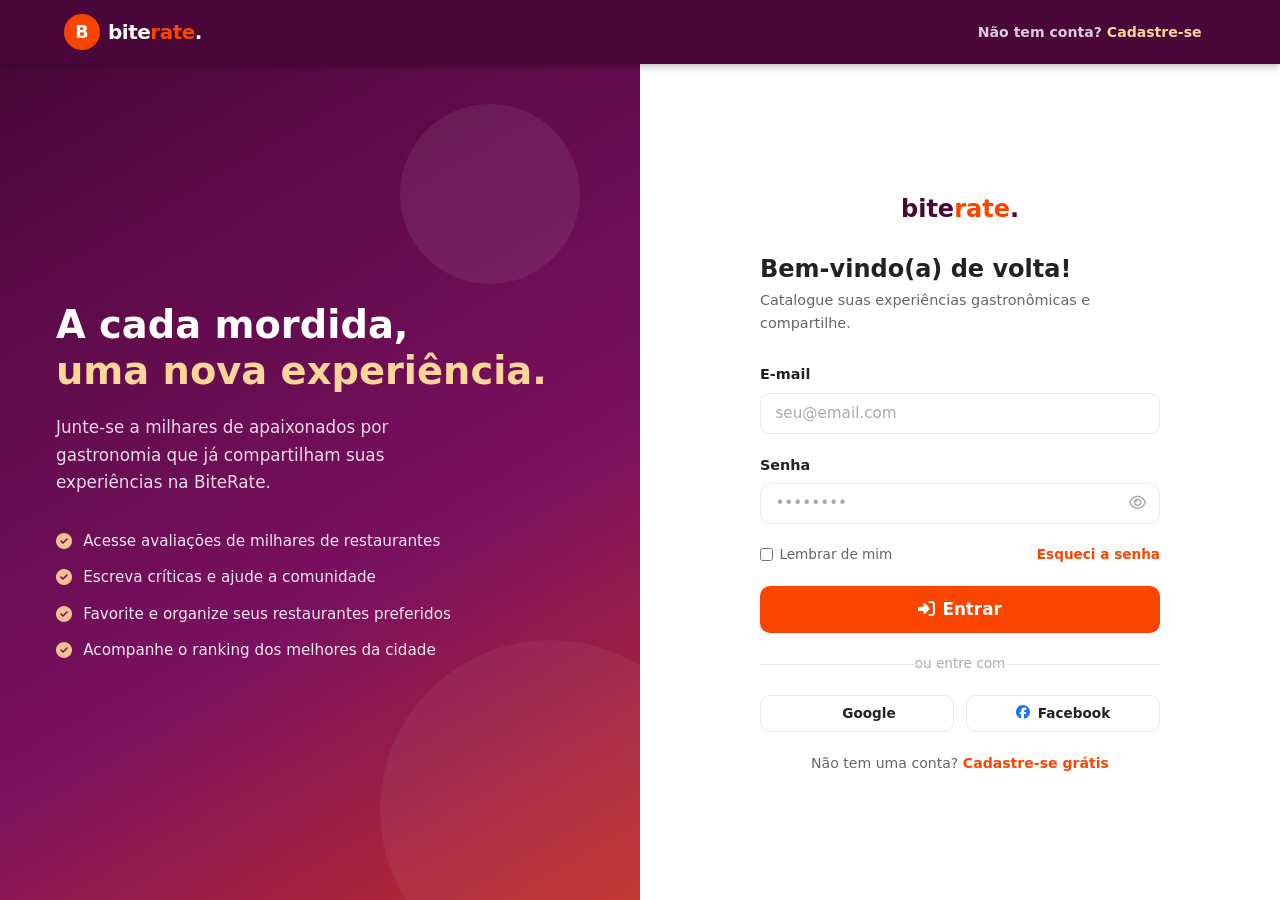
==== biterate_frontend/pages/avaliar.html @ 992c31a3 "feat: adiciona logout, edição e exclusão de avaliações" ====
<!DOCTYPE html>
<html lang="pt-BR">
<head>
  <meta charset="UTF-8">
  <meta name="viewport" content="width=device-width, initial-scale=1.0">
  <title>Avaliar restaurante — BiteRate</title>
  <link rel="stylesheet" href="../css/style.css">
  <link rel="stylesheet" href="https://cdnjs.cloudflare.com/ajax/libs/font-awesome/6.5.0/css/all.min.css">
  <style>
    body { background: var(--gray-100); min-height: 100vh; display: flex; flex-direction: column; }
    main { flex: 1; padding: 2.5rem 0 3.5rem; }

    .review-form-wrap {
      max-width: 680px; margin: 0 auto;
      background: var(--white); border-radius: var(--radius-lg);
      box-shadow: var(--shadow); overflow: hidden;
    }
    .form-header {
      background: linear-gradient(135deg, var(--purple) 0%, #7a1060 100%);
      color: var(--white); padding: 1.75rem 2rem;
    }
    .form-header h1 { font-size: 1.4rem; font-weight: 800; margin-bottom: .25rem; }
    .form-header p { font-size: .88rem; opacity: .8; }

    .form-body { padding: 2rem; }

    /* Restaurant selector card */
    .restaurant-selector {
      border: 2px solid var(--gray-200); border-radius: var(--radius-lg);
      padding: 1rem 1.25rem; margin-bottom: 1.5rem; cursor: pointer;
      transition: border-color var(--transition), box-shadow var(--transition);
      display: flex; align-items: center; gap: 1rem;
      position: relative;
    }
    .restaurant-selector:hover { border-color: var(--orange); box-shadow: 0 0 0 3px rgba(249,69,0,.08); }
    .restaurant-selector.selected { border-color: var(--orange); }
    .rest-thumb {
      width: 56px; height: 56px; border-radius: var(--radius);
      background: linear-gradient(135deg, var(--cream), #f0c870);
      display: flex; align-items: center; justify-content: center; font-size: 1.6rem; flex-shrink: 0;
    }
    .rest-info { flex: 1; }
    .rest-name { font-weight: 700; font-size: 1rem; color: var(--gray-800); }
    .rest-meta { font-size: .82rem; color: var(--gray-600); margin-top: .15rem; }
    .change-btn {
      font-size: .8rem; color: var(--orange); font-weight: 600;
      background: none; border: none; cursor: pointer; padding: 0;
      flex-shrink: 0;
    }
    .change-btn:hover { text-decoration: underline; }

    /* Restaurant search dropdown */
    .rest-search-wrap { position: relative; margin-bottom: 1.5rem; }
    .rest-search-input { padding-left: 2.5rem !important; }
    .rest-search-icon { position: absolute; left: .85rem; top: 50%; transform: translateY(-50%); color: var(--gray-400); }
    .rest-dropdown {
      position: absolute; top: calc(100% + .25rem); left: 0; right: 0;
      background: var(--white); border: 1.5px solid var(--gray-200);
      border-radius: var(--radius); box-shadow: var(--shadow-hover);
      z-index: 100; display: none; max-height: 220px; overflow-y: auto;
    }
    .rest-dropdown.show { display: block; }
    .rest-option {
      display: flex; align-items: center; gap: .75rem; padding: .75rem 1rem;
      cursor: pointer; transition: background var(--transition);
    }
    .rest-option:hover { background: var(--gray-100); }
    .rest-option .opt-emoji { font-size: 1.2rem; }
    .rest-option .opt-name { font-weight: 600; font-size: .9rem; }
    .rest-option .opt-cat { font-size: .78rem; color: var(--gray-400); }

    /* Star rating big */
    .star-rating-section { text-align: center; margin-bottom: 2rem; }
    .star-rating-section h3 { font-size: 1rem; font-weight: 700; color: var(--gray-700); margin-bottom: 1rem; }
    .star-rating-section .star-input { justify-content: center; }
    .star-rating-section .star-input label { font-size: 2.8rem; }
    .star-label {
      margin-top: .5rem; font-size: 1rem; font-weight: 700;
      color: var(--orange); min-height: 1.5rem; transition: all var(--transition);
    }

    /* Aspect ratings */
    .aspects-grid {
      display: grid; grid-template-columns: repeat(3,1fr); gap: 1rem; margin-bottom: 1.75rem;
    }
    .aspect-item { text-align: center; }
    .aspect-item label { display: block; font-size: .82rem; font-weight: 600; color: var(--gray-600); margin-bottom: .4rem; }
    .aspect-item .mini-stars { display: flex; justify-content: center; gap: 2px; }
    .aspect-item .mini-stars i { font-size: 1.1rem; color: var(--gray-200); cursor: pointer; transition: color var(--transition); }
    .aspect-item .mini-stars i.active { color: var(--orange); }

    /* Visit info */
    .visit-info { display: grid; grid-template-columns: 1fr 1fr; gap: 1rem; margin-bottom: 1.5rem; }

    /* Character counter */
    .textarea-wrap { position: relative; }
    .char-count {
      position: absolute; bottom: .5rem; right: .75rem;
      font-size: .75rem; color: var(--gray-400);
    }
    .char-count.warn { color: #f97316; }
    .char-count.danger { color: #ef4444; }

    /* Photo upload */
    .photo-section { margin-bottom: 1.5rem; }
    .photo-section h4 { font-size: .95rem; font-weight: 700; margin-bottom: .75rem; color: var(--gray-700); }
    .photo-grid { display: grid; grid-template-columns: repeat(4,1fr); gap: .6rem; }
    .photo-slot {
      aspect-ratio: 1; border: 2px dashed var(--gray-200); border-radius: var(--radius);
      display: flex; flex-direction: column; align-items: center; justify-content: center;
      cursor: pointer; color: var(--gray-400); font-size: 1.3rem;
      transition: all var(--transition); background: var(--gray-100);
      position: relative; overflow: hidden;
    }
    .photo-slot:hover { border-color: var(--orange); color: var(--orange); background: rgba(249,69,0,.04); }
    .photo-slot span { font-size: .72rem; margin-top: .3rem; font-weight: 600; }
    .photo-slot .photo-preview {
      position: absolute; inset: 0; display: flex; align-items: center; justify-content: center; font-size: 2rem;
    }
    .photo-slot .remove-photo {
      position: absolute; top: .2rem; right: .2rem;
      width: 18px; height: 18px; border-radius: 50%;
      background: rgba(0,0,0,.55); color: #fff;
      font-size: .6rem; display: none; align-items: center; justify-content: center;
      border: none; cursor: pointer;
    }
    .photo-slot:hover .remove-photo { display: flex; }

    /* Tip box */
    .tip-box {
      background: rgba(249,69,0,.06); border-left: 3px solid var(--orange);
      border-radius: 0 var(--radius) var(--radius) 0; padding: .85rem 1.1rem;
      margin-bottom: 1.5rem; font-size: .85rem; color: var(--gray-700); line-height: 1.55;
    }
    .tip-box strong { color: var(--orange); }

    .form-actions { display: flex; gap: .75rem; justify-content: flex-end; }

    @media(max-width:600px) {
      .form-body { padding: 1.25rem; }
      .aspects-grid { grid-template-columns: repeat(3,1fr); gap: .6rem; }
      .visit-info { grid-template-columns: 1fr; }
      .photo-grid { grid-template-columns: repeat(3,1fr); }
      .form-actions { flex-direction: column; }
      .form-actions .btn { width: 100%; justify-content: center; }
    }
  </style>
</head>
<body>
<nav class="navbar">
  <div class="navbar-inner">
    <a class="navbar-logo" href="../index.html">
      <div class="logo-mark">B</div>
            <span class="logo-text">bite<span>rate</span>.</span>
    </a>
    <div class="navbar-actions" style="margin-left:auto;">
      <div class="nav-avatar" title="Meu perfil" onclick="window.location.href='perfil.html'">F</div>
    </div>
  </div>
</nav>

<main>
  <div class="container">
    <!-- Breadcrumb -->
    <nav aria-label="Caminho" style="font-size:.82rem;color:var(--gray-600);margin-bottom:1.5rem;display:flex;align-items:center;gap:.4rem;">
      <a href="../index.html" style="color:var(--orange);">Início</a>
      <i class="fa-solid fa-chevron-right" style="font-size:.65rem;"></i>
      <a href="restaurante.html" style="color:var(--orange);" id="breadcrumbRest" href="#">Restaurante</a>
      <i class="fa-solid fa-chevron-right" style="font-size:.65rem;"></i>
      <span>Avaliar</span>
    </nav>

    <div class="review-form-wrap">
      <div class="form-header">
        <h1><i class="fa-solid fa-pen-to-square"></i> Como foi sua experiência em...</h1>
        <p>Sua avaliação ajuda outras pessoas a escolherem melhor onde comer.</p>
      </div>

      <div class="form-body">
        <!-- Restaurant display / selector -->
        <div id="restaurantDisplay" class="restaurant-selector" style="display:none;">
          <div class="rest-thumb" id="restThumb">🍽️</div>
          <div class="rest-info">
            <div class="rest-name" id="restNome">—</div>
            <div class="rest-meta" id="restMeta"></div>
          </div>
          <button class="change-btn" onclick="showRestSearch()" type="button">Trocar</button>
        </div>

        <!-- Restaurant search (hidden by default) -->
        <div id="restSearchWrap" class="rest-search-wrap" style="display:none;">
          <i class="fa-solid fa-magnifying-glass rest-search-icon"></i>
          <input type="text" class="form-control rest-search-input" id="restSearch"
                 placeholder="Buscar restaurante..." oninput="searchRestaurants(this.value)"
                 autocomplete="off">
          <div class="rest-dropdown" id="restDropdown"></div>
        </div>

        <form id="reviewForm" novalidate onsubmit="submitReview(event)">

          <!-- Overall star rating -->
          <div class="star-rating-section">
            <h3>Nota geral <span style="color:var(--orange);">*</span></h3>
            <div class="star-input" id="starInput" role="radiogroup" aria-label="Selecionar nota de 1 a 5 estrelas">
              <input type="radio" name="rating" id="s5" value="5"><label for="s5" title="Excelente">★</label>
              <input type="radio" name="rating" id="s4" value="4"><label for="s4" title="Muito bom">★</label>
              <input type="radio" name="rating" id="s3" value="3"><label for="s3" title="Bom">★</label>
              <input type="radio" name="rating" id="s2" value="2"><label for="s2" title="Regular">★</label>
              <input type="radio" name="rating" id="s1" value="1"><label for="s1" title="Ruim">★</label>
            </div>
            <div class="star-label" id="starLabel">Selecione uma nota</div>
          </div>

          <!-- Aspect ratings -->
          <div class="aspects-grid">
            <div class="aspect-item">
              <label>Comida</label>
              <div class="mini-stars" id="comidaStars" data-aspect="comida" onclick="rateAspect(this)">
                <i class="fa-solid fa-star" data-val="1"></i>
                <i class="fa-solid fa-star" data-val="2"></i>
                <i class="fa-solid fa-star" data-val="3"></i>
                <i class="fa-solid fa-star" data-val="4"></i>
                <i class="fa-solid fa-star" data-val="5"></i>
              </div>
            </div>
            <div class="aspect-item">
              <label>Atendimento</label>
              <div class="mini-stars" id="atendimentoStars" data-aspect="atendimento" onclick="rateAspect(this)">
                <i class="fa-solid fa-star" data-val="1"></i>
                <i class="fa-solid fa-star" data-val="2"></i>
                <i class="fa-solid fa-star" data-val="3"></i>
                <i class="fa-solid fa-star" data-val="4"></i>
                <i class="fa-solid fa-star" data-val="5"></i>
              </div>
            </div>
            <div class="aspect-item">
              <label>Ambiente</label>
              <div class="mini-stars" id="ambienteStars" data-aspect="ambiente" onclick="rateAspect(this)">
                <i class="fa-solid fa-star" data-val="1"></i>
                <i class="fa-solid fa-star" data-val="2"></i>
                <i class="fa-solid fa-star" data-val="3"></i>
                <i class="fa-solid fa-star" data-val="4"></i>
                <i class="fa-solid fa-star" data-val="5"></i>
              </div>
            </div>
          </div>

          <!-- Visit info -->
          <div class="visit-info">
            <div class="form-group" style="margin-bottom:0;">
              <label class="form-label" for="visitDate">Data da visita</label>
              <input class="form-control" type="date" id="visitDate" name="visitDate"
                     max="" required>
              <span class="form-error">Informe a data da visita.</span>
            </div>
            <div class="form-group" style="margin-bottom:0;">
              <label class="form-label" for="visitType">Tipo de visita</label>
              <select class="form-control" id="visitType" name="visitType">
                <option value="">Selecione...</option>
                <option value="sozinho">A sós</option>
                <option value="casal">Casal</option>
                <option value="familia">Família</option>
                <option value="amigos">Amigos</option>
                <option value="negocios">Negócios</option>
              </select>
            </div>
          </div>

          <!-- Title -->
          <div class="form-group mt-2">
            <label class="form-label" for="reviewTitle">Título da avaliação <span style="color:var(--orange);">*</span></label>
            <input class="form-control" type="text" id="reviewTitle" name="titulo"
                   placeholder="Ex: Experiência incrível, voltarei sempre!" required maxlength="100"
                   oninput="updateTitleCount(this)">
            <div style="display:flex;justify-content:space-between;">
              <span class="form-error">Informe um título para sua avaliação.</span>
              <span id="titleCount" style="font-size:.75rem;color:var(--gray-400);margin-top:.2rem;">0/100</span>
            </div>
          </div>

          <!-- Comment -->
          <div class="form-group">
            <label class="form-label" for="reviewComment">Sua avaliação <span style="color:var(--orange);">*</span></label>
            <div class="textarea-wrap">
              <textarea class="form-control" id="reviewComment" name="comentario" rows="5"
                        placeholder="Descreva sua experiência: comida, atendimento, ambiente, preço..." required minlength="30" maxlength="1000"
                        oninput="updateCharCount(this)"></textarea>
              <span class="char-count" id="charCount">0/1000</span>
            </div>
            <span class="form-error">A avaliação deve ter pelo menos 30 caracteres.</span>
          </div>

          <!-- Tip box -->
          <div class="tip-box">
            <strong>Dica:</strong> Avaliações detalhadas são mais úteis para a comunidade. Tente mencionar pratos específicos, qualidade do atendimento e se voltaria ao local.
          </div>

          <!-- Photos -->
          <div class="photo-section">
            <h4><i class="fa-solid fa-camera" style="color:var(--orange);"></i> Adicionar fotos <span style="font-size:.8rem;font-weight:400;color:var(--gray-400);">(opcional)</span></h4>
            <div class="photo-grid" id="photoGrid">
              <div class="photo-slot" onclick="addPhoto(this)" title="Adicionar foto">
                <i class="fa-solid fa-plus"></i>
                <span>Foto</span>
              </div>
              <div class="photo-slot" onclick="addPhoto(this)" title="Adicionar foto">
                <i class="fa-solid fa-plus"></i>
                <span>Foto</span>
              </div>
              <div class="photo-slot" onclick="addPhoto(this)" title="Adicionar foto">
                <i class="fa-solid fa-plus"></i>
                <span>Foto</span>
              </div>
              <div class="photo-slot" onclick="addPhoto(this)" title="Adicionar foto">
                <i class="fa-solid fa-plus"></i>
                <span>Foto</span>
              </div>
            </div>
          </div>

          <!-- Actions -->
          <div class="form-actions">
            <a href="restaurante.html" class="btn btn-outline">
              <i class="fa-solid fa-arrow-left"></i> Cancelar
            </a>
            <button type="submit" class="btn btn-primary btn-lg" id="submitBtn">
              <i class="fa-solid fa-paper-plane"></i> Publicar avaliação
            </button>
          </div>
        </form>
      </div>
    </div>
  </div>
</main>

<div class="toast-container" id="toastContainer" aria-live="polite"></div>

<script src="../js/api.js"></script>
<script>
  // ── Estado ────────────────────────────────────────────────
  const starLabels = ['', 'Ruim 😞', 'Regular 😐', 'Bom 🙂', 'Muito bom 😊', 'Excelente! 🤩'];
  const _rid = new URLSearchParams(window.location.search).get('restauranteId')
    || sessionStorage.getItem('avaliarRestauranteId');
  const restauranteIdParam = _rid;
  let selectedRestauranteId = _rid ? parseInt(_rid) : null;
  let searchDebounce;

  // Modo edição
  const _editData = JSON.parse(sessionStorage.getItem('editAvaliacao') || 'null');
  const editMode = !!_editData;

  // ── Init ──────────────────────────────────────────────────
  document.addEventListener('DOMContentLoaded', async () => {
    requireAuth();
    initNavbar();

    document.getElementById('visitDate').max = new Date().toISOString().split('T')[0];
    document.getElementById('visitDate').value = new Date().toISOString().split('T')[0];

    if (editMode) {
      // Ajusta cabeçalho e botão
      document.querySelector('.form-header h1').innerHTML = '<i class="fa-solid fa-pen-to-square"></i> Editar sua avaliação';
      document.getElementById('submitBtn').innerHTML = '<i class="fa-solid fa-check"></i> Salvar alterações';

      // Pré-carrega restaurante (não permite trocar)
      try {
        const r = await getRestaurante(_editData.restauranteId);
        selectedRestauranteId = r.id;
        document.getElementById('restNome').textContent = r.nome;
        document.getElementById('restMeta').innerHTML = `<i class="fa-solid fa-location-dot"></i> ${r.bairro||''}, ${r.cidade||''} &nbsp;·&nbsp; ${r.categoria||''}`;
        document.getElementById('restThumb').textContent = categoriaEmoji(r.categoria);
        document.getElementById('restaurantDisplay').style.display = 'flex';
        document.getElementById('restSearchWrap').style.display = 'none';
        // Esconde o botão "Trocar" no modo de edição
        const changeBtn = document.querySelector('.change-btn');
        if (changeBtn) changeBtn.style.display = 'none';
      } catch {}

      // Pré-preenche nota geral
      const notaRadio = document.querySelector(`#starInput input[value="${_editData.nota}"]`);
      if (notaRadio) { notaRadio.checked = true; document.getElementById('starLabel').textContent = starLabels[_editData.nota]; }

      // Pré-preenche aspectos
      function preencheAspecto(containerId, val) {
        if (!val) return;
        document.querySelectorAll(`#${containerId} i`).forEach((star, i) => {
          star.classList.toggle('active', i < val);
        });
      }
      preencheAspecto('comidaStars', _editData.notaComida);
      preencheAspecto('atendimentoStars', _editData.notaAtendimento);
      preencheAspecto('ambienteStars', _editData.notaAmbiente);

      // Pré-preenche campos de texto
      document.getElementById('reviewTitle').value = _editData.titulo || '';
      document.getElementById('reviewComment').value = _editData.comentario || '';
      document.getElementById('titleCount').textContent = (_editData.titulo||'').length + '/100';
      updateCharCount(document.getElementById('reviewComment'));

      // Data e tipo de visita
      if (_editData.dataVisita) document.getElementById('visitDate').value = _editData.dataVisita;
      if (_editData.tipoVisita) document.getElementById('visitType').value = _editData.tipoVisita;

    } else if (restauranteIdParam) {
      try {
        const r = await getRestaurante(restauranteIdParam);
        selectRestaurante(r);
      } catch {
        showRestSearch();
      }
    } else {
      showRestSearch();
    }

  });

  // ── Stars ─────────────────────────────────────────────────
  document.querySelectorAll('#starInput input').forEach(input => {
    input.addEventListener('change', () => {
      document.getElementById('starLabel').textContent = starLabels[parseInt(input.value)];
      document.getElementById('starLabel').style.color = '';
    });
  });

  function rateAspect(container) {
    const clicked = event.target.closest('[data-val]');
    if (!clicked) return;
    const val = parseInt(clicked.dataset.val);
    container.querySelectorAll('i').forEach((star, i) => {
      star.classList.toggle('active', i < val);
    });
  }

  function updateCharCount(el) {
    const n = el.value.length;
    const counter = document.getElementById('charCount');
    counter.textContent = n + '/1000';
    counter.className = 'char-count' + (n > 900 ? ' danger' : n > 800 ? ' warn' : '');
  }
  function updateTitleCount(el) {
    document.getElementById('titleCount').textContent = el.value.length + '/100';
  }

  // ── Busca de restaurante ──────────────────────────────────
  let restSearchActive = false;

  function showRestSearch() {
    document.getElementById('restaurantDisplay').style.display = 'none';
    document.getElementById('restSearchWrap').style.display = 'block';
    document.getElementById('restSearch').focus();
    restSearchActive = true;
  }

  function renderDropdown(items, dropdown) {
    dropdown.innerHTML = items.length
      ? items.map(r => `
          <div class="rest-option" onclick="selectRestaurante(${JSON.stringify(r).replace(/"/g,'&quot;')})">
            <span class="opt-emoji">${categoriaEmoji(r.categoria)}</span>
            <div>
              <div class="opt-name">${r.nome}</div>
              <div class="opt-cat">${r.categoria||''} · ${r.bairro||r.cidade||''}</div>
            </div>
          </div>`).join('')
      : '<div style="padding:.75rem 1rem;color:var(--gray-400);font-size:.85rem;">Nenhum resultado.</div>';
    dropdown.classList.add('show');
  }

  async function searchRestaurants(q) {
    const dropdown = document.getElementById('restDropdown');
    if (!q || q.length < 2) {
      // sem texto: mostra todos
      const data = await buscarRestaurantes({ size: 20, ordenacao: 'nota' }).catch(() => null);
      if (data) renderDropdown(data.content ?? data, dropdown);
      return;
    }
    clearTimeout(searchDebounce);
    searchDebounce = setTimeout(async () => {
      try {
        const data = await buscarRestaurantes({ termo: q, size: 8 });
        renderDropdown(data.content ?? data, dropdown);
      } catch {}
    }, 350);
  }

  function selectRestaurante(r) {
    selectedRestauranteId = r.id;
    document.getElementById('restNome').textContent = r.nome;
    document.getElementById('restMeta').innerHTML = `<i class="fa-solid fa-location-dot"></i> ${r.bairro||''}, ${r.cidade||''} &nbsp;·&nbsp; ${r.categoria||''}`;
    document.getElementById('restThumb').textContent = categoriaEmoji(r.categoria);
    document.getElementById('restSearchWrap').style.display = 'none';
    document.getElementById('restaurantDisplay').style.display = 'flex';
    document.getElementById('restDropdown').innerHTML = '';
    document.getElementById('restDropdown').classList.remove('show');
    document.getElementById('restSearch').value = '';
    restSearchActive = false;

    const breadcrumb = document.getElementById('breadcrumbRest');
    if (breadcrumb) { breadcrumb.textContent = r.nome; breadcrumb.href = `restaurante.html?id=${r.id}`; }
  }

  // ── Fotos ─────────────────────────────────────────────────
  let photoCount = 0;
  function addPhoto(slot) {
    if (photoCount >= 4) { showToast('Máximo de 4 fotos por avaliação.', 'info'); return; }
    const input = document.createElement('input');
    input.type = 'file'; input.accept = 'image/*'; input.style.display = 'none';
    input.addEventListener('change', function() {
      if (!this.files || !this.files[0]) return;
      const reader = new FileReader();
      reader.onload = (ev) => {
        slot.innerHTML = `
          <img src="${ev.target.result}" alt="Foto" style="position:absolute;inset:0;width:100%;height:100%;object-fit:cover;border-radius:var(--radius);">
          <button class="remove-photo" onclick="removePhoto(this.parentElement, event)"><i class="fa-solid fa-times"></i></button>`;
        slot.appendChild(input);
        slot.style.border = '2px solid var(--orange)';
        slot.onclick = null;
        photoCount++;
      };
      reader.readAsDataURL(this.files[0]);
    });
    document.body.appendChild(input);
    input.click();
  }

  function removePhoto(slot, e) {
    e.stopPropagation();
    slot.innerHTML = '<i class="fa-solid fa-plus"></i><span>Foto</span>';
    slot.style.border = '';
    slot.onclick = function() { addPhoto(slot); };
    photoCount--;
  }

  // ── Submit ────────────────────────────────────────────────
  async function submitReview(e) {
    e.preventDefault();
    const form = e.target;

    if (!selectedRestauranteId) {
      showToast('Selecione um restaurante.', 'error');
      showRestSearch();
      return;
    }

    const ratingEl = document.querySelector('#starInput input:checked');
    if (!ratingEl) {
      document.getElementById('starLabel').textContent = '⚠️ Selecione uma nota para continuar';
      document.getElementById('starLabel').style.color = '#ef4444';
      showToast('Selecione uma nota.', 'error');
      return;
    }

    const title = document.getElementById('reviewTitle');
    const comment = document.getElementById('reviewComment');
    let valid = true;
    form.querySelectorAll('.form-control').forEach(el => el.classList.remove('invalid'));

    if (!title.value.trim()) { title.classList.add('invalid'); valid = false; }
    if (comment.value.trim().length < 30) { comment.classList.add('invalid'); valid = false; }
    if (!valid) { showToast('Preencha todos os campos obrigatórios.', 'error'); return; }

    // Collect aspect ratings
    function getAspectRating(containerId) {
      const actives = document.querySelectorAll(`#${containerId} i.active`);
      return actives.length || null;
    }

    const visitType = document.getElementById('visitType').value;
    const visitDate = document.getElementById('visitDate').value;

    const payload = {
      restauranteId: selectedRestauranteId,
      nota: parseInt(ratingEl.value),
      notaComida: getAspectRating('comidaStars'),
      notaAtendimento: getAspectRating('atendimentoStars'),
      notaAmbiente: getAspectRating('ambienteStars'),
      titulo: title.value.trim(),
      comentario: comment.value.trim(),
      tipoVisita: visitType || null,
      dataVisita: visitDate || null,
    };

    const btn = form.querySelector('button[type="submit"]');
    btn.disabled = true;
    btn.innerHTML = '<i class="fa-solid fa-spinner fa-spin"></i> Enviando...';

    try {
      if (editMode) {
        await editarAvaliacao(_editData.id, payload);
        sessionStorage.removeItem('editAvaliacao');
        showToast('Avaliação atualizada! ✅', 'success');
        setTimeout(() => { window.location.href = 'perfil.html'; }, 1500);
      } else {
        await criarAvaliacao(payload);
        showToast('Avaliação enviada! ✅', 'success');
        sessionStorage.setItem('restauranteId', selectedRestauranteId);
        setTimeout(() => { window.location.href = 'restaurante.html'; }, 1500);
      }
    } catch (err) {
      showToast(err.message || 'Erro ao enviar avaliação.', 'error');
      btn.disabled = false;
      btn.innerHTML = editMode
        ? '<i class="fa-solid fa-check"></i> Salvar alterações'
        : '<i class="fa-solid fa-paper-plane"></i> Publicar avaliação';
    }
  }

  // ── Helpers ───────────────────────────────────────────────
  function categoriaEmoji(cat) {
    const map = {'Italiano':'🍝','Japonês':'🍣','Pizzaria':'🍕','Churrascaria':'🥩','Café':'☕','Vegetariano':'🥗','Americano':'🍔','Mexicano':'🌮','Frutos do Mar':'🦞','Chinês':'🥡'};
    return map[cat] || '🍽️';
  }

  function showToast(msg, type) {
    const t = document.createElement('div');
    t.className = 'toast ' + type;
    const icons = {success:'fa-circle-check',error:'fa-circle-xmark',info:'fa-circle-info'};
    t.innerHTML = `<i class="fa-solid ${icons[type]||'fa-circle-info'}"></i> ${msg}`;
    document.getElementById('toastContainer').appendChild(t);
    setTimeout(() => t.remove(), 3500);
  }
</script>
</body>
</html>
---- biterate_frontend/css/style.css ----
/* ============================================================
   BITERATE — Global Stylesheet
   Paleta: #f94500 (laranja), #4a073a (roxo), #ffd698 (creme)
   ============================================================ */
/* ─── RESET & BASE ─── */
*, *::before, *::after { box-sizing: border-box; margin: 0; padding: 0; }

:root {
  --orange:  #f94500;
  --purple:  #4a073a;
  --cream:   #ffd698;
  --cream-light: #fff8ee;
  --white:   #ffffff;
  --gray-100:#f5f5f5;
  --gray-200:#e8e8e8;
  --gray-400:#aaaaaa;
  --gray-600:#666666;
  --gray-800:#222222;
  --star-on: #f94500;
  --star-off:#ddd;
  --radius:  10px;
  --radius-lg:18px;
  --shadow:  0 2px 12px rgba(74,7,58,.10);
  --shadow-hover: 0 6px 24px rgba(74,7,58,.18);
  --font: 'Segoe UI', system-ui, -apple-system, sans-serif;
  --transition: .2s ease;
}

html { scroll-behavior: smooth; }

body {
  font-family: var(--font);
  font-size: 16px;
  line-height: 1.6;
  color: var(--gray-800);
  background: var(--white);
}

a { color: inherit; text-decoration: none; }
img { display: block; max-width: 100%; }
ul { list-style: none; }
button { cursor: pointer; font-family: inherit; border: none; }
input, textarea, select { font-family: inherit; }

/* ─── TIPOGRAFIA ─── */
h1 { font-size: clamp(1.8rem, 4vw, 2.8rem); font-weight: 800; line-height: 1.15; }
h2 { font-size: clamp(1.3rem, 2.5vw, 1.8rem); font-weight: 700; }
h3 { font-size: 1.15rem; font-weight: 700; }
h4 { font-size: 1rem; font-weight: 600; }

.section-title {
  font-size: 1.3rem;
  font-weight: 700;
  color: var(--orange);
  margin-bottom: 1.5rem;
}

/* ─── LAYOUT ─── */
.container {
  max-width: 1200px;
  margin: 0 auto;
  padding: 0 1.5rem;
}
.section { padding: 3.5rem 0; }

/* ─── BOTÕES ─── */
.btn {
  display: inline-flex;
  align-items: center;
  gap: .45rem;
  padding: .65rem 1.5rem;
  border-radius: var(--radius);
  font-size: .95rem;
  font-weight: 600;
  transition: background var(--transition), transform var(--transition), box-shadow var(--transition);
}
.btn:hover { transform: translateY(-1px); box-shadow: 0 4px 14px rgba(0,0,0,.15); }
.btn:active { transform: translateY(0); }

.btn-primary {
  background: var(--orange);
  color: var(--white);
}
.btn-primary:hover { background: #d93c00; }

.btn-secondary {
  background: transparent;
  color: var(--white);
  border: 2px solid var(--white);
}
.btn-secondary:hover { background: rgba(255,255,255,.15); }

.btn-outline {
  background: transparent;
  color: var(--purple);
  border: 2px solid var(--purple);
}
.btn-outline:hover { background: var(--purple); color: var(--white); }

.btn-sm { padding: .4rem 1rem; font-size: .85rem; }
.btn-lg { padding: .85rem 2rem; font-size: 1.05rem; }
.btn-block { width: 100%; justify-content: center; }

/* ─── NAVBAR ─── */
.navbar {
  background: var(--purple);
  position: sticky;
  top: 0;
  z-index: 1000;
  box-shadow: 0 2px 8px rgba(0,0,0,.3);
}
.navbar-inner {
  display: flex;
  align-items: center;
  gap: 1rem;
  height: 64px;
  padding: 0 1.5rem;
  max-width: 1200px;
  margin: 0 auto;
}

/* Logo */
.navbar-logo {
  display: flex;
  align-items: center;
  gap: .5rem;
  flex-shrink: 0;
  text-decoration: none;
}
.navbar-logo .logo-mark {
  width: 36px; height: 36px;
  background: var(--orange);
  border-radius: 50%;
  display: flex; align-items: center; justify-content: center;
  font-weight: 900; font-size: 1.1rem; color: var(--white);
}
.navbar-logo .logo-text {
  font-size: 1.25rem;
  font-weight: 900;
  color: var(--white);
  letter-spacing: -.5px;
}
.navbar-logo .logo-text span { color: var(--orange); }

/* Barra de pesquisa */
.navbar-search {
  flex: 1;
  max-width: 480px;
  margin: 0 auto;
  position: relative;
}
.navbar-search input {
  width: 100%;
  padding: .5rem 1rem .5rem 2.6rem;
  border-radius: 24px;
  border: none;
  background: rgba(255,255,255,.12);
  color: var(--white);
  font-size: .9rem;
  outline: none;
  transition: background var(--transition);
}
.navbar-search input::placeholder { color: rgba(255,255,255,.55); }
.navbar-search input:focus { background: rgba(255,255,255,.22); }
.navbar-search .search-icon {
  position: absolute;
  left: .8rem; top: 50%;
  transform: translateY(-50%);
  color: rgba(255,255,255,.6);
  font-size: .9rem;
  pointer-events: none;
}

/* Ações da navbar */
.navbar-actions {
  display: flex;
  align-items: center;
  gap: .75rem;
  flex-shrink: 0;
}
.navbar-actions a, .navbar-actions button {
  color: var(--white);
  background: none;
  font-size: .85rem;
  font-weight: 600;
  padding: .4rem .9rem;
  border-radius: 8px;
  transition: background var(--transition);
}
.navbar-actions a:hover, .navbar-actions button:hover {
  background: rgba(255,255,255,.15);
}
.nav-btn-login {
  background: var(--orange) !important;
  padding: .4rem 1.1rem !important;
  border-radius: 8px !important;
}
.nav-btn-login:hover { background: #d93c00 !important; }

.nav-icon-btn {
  width: 36px; height: 36px;
  border-radius: 50% !important;
  display: flex !important;
  align-items: center; justify-content: center;
  padding: 0 !important;
  font-size: 1.1rem !important;
}
.nav-avatar {
  width: 34px; height: 34px;
  border-radius: 50%;
  background: var(--cream);
  display: flex; align-items: center; justify-content: center;
  font-weight: 800; color: var(--purple); font-size: .85rem;
  cursor: pointer;
  border: 2px solid rgba(255,255,255,.3);
  transition: border-color var(--transition);
}
.nav-avatar:hover { border-color: var(--orange); }

/* Toggle de menu mobile */
.nav-toggle {
  display: none;
  flex-direction: column;
  gap: 5px;
  background: none;
  padding: .3rem;
}
.nav-toggle span {
  width: 24px; height: 2px;
  background: var(--white);
  border-radius: 2px;
  display: block;
  transition: transform var(--transition);
}

/* ─── HERO ─── */
.hero {
  position: relative;
  min-height: 420px;
  display: flex;
  align-items: center;
  overflow: hidden;
  background: var(--purple);
}
.hero-bg {
  position: absolute; inset: 0;
  background: url('https://images.unsplash.com/photo-1555396273-367ea4eb4db5?w=1400&q=80') center/cover no-repeat;
  opacity: .35;
}
.hero-content {
  position: relative;
  z-index: 1;
  max-width: 580px;
}
.hero-content h1 { color: var(--white); margin-bottom: 1rem; }
.hero-content p { color: rgba(255,255,255,.85); margin-bottom: 1.75rem; font-size: 1.1rem; }

.hero-search {
  display: flex;
  gap: .75rem;
  background: var(--white);
  border-radius: var(--radius);
  padding: .5rem .5rem .5rem 1rem;
  box-shadow: 0 4px 20px rgba(0,0,0,.25);
  flex-wrap: wrap;
}
.hero-search select,
.hero-search input {
  border: none;
  outline: none;
  background: transparent;
  font-size: .95rem;
  color: var(--gray-800);
  flex: 1;
  min-width: 140px;
}
.hero-search select { color: var(--gray-600); max-width: 160px; cursor: pointer; }

/* ─── CARDS ─── */
.card {
  background: var(--white);
  border-radius: var(--radius-lg);
  box-shadow: var(--shadow);
  overflow: hidden;
  transition: box-shadow var(--transition), transform var(--transition);
}
.card:hover { box-shadow: var(--shadow-hover); transform: translateY(-3px); }

/* Card de restaurantes */
.restaurant-card { display: flex; flex-direction: column; }
.restaurant-card .card-img {
  width: 100%; aspect-ratio: 4/3;
  background: var(--gray-200);
  object-fit: cover;
}
.restaurant-card .card-img-placeholder {
  width: 100%; aspect-ratio: 4/3;
  background: linear-gradient(135deg, var(--cream) 0%, #f0c870 100%);
  display: flex; align-items: center; justify-content: center;
  font-size: 2.5rem;
}
.restaurant-card .card-body { padding: 1rem 1.1rem 1.2rem; flex: 1; }
.restaurant-card .card-category {
  font-size: .75rem;
  font-weight: 700;
  color: var(--orange);
  text-transform: uppercase;
  letter-spacing: .5px;
  margin-bottom: .3rem;
}
.restaurant-card .card-title { font-size: 1rem; font-weight: 700; margin-bottom: .35rem; color: var(--gray-800); }
.restaurant-card .card-address { font-size: .82rem; color: var(--gray-600); margin-bottom: .6rem; }
.restaurant-card .card-footer {
  display: flex; align-items: center; justify-content: space-between;
  margin-top: auto;
}

/* Review card */
.review-card { padding: 1.25rem 1.4rem; }
.review-card .review-header {
  display: flex; align-items: flex-start; gap: 1rem; margin-bottom: .85rem;
}
.review-card .review-img {
  width: 80px; height: 80px;
  border-radius: var(--radius);
  object-fit: cover;
  background: var(--gray-200);
  flex-shrink: 0;
}
.review-card .review-img-placeholder {
  width: 80px; height: 80px;
  border-radius: var(--radius);
  background: linear-gradient(135deg, var(--cream) 0%, #f0c870 100%);
  display: flex; align-items: center; justify-content: center;
  font-size: 1.6rem;
  flex-shrink: 0;
}
.review-card .review-meta { flex: 1; }
.review-card .review-restaurant { font-weight: 700; font-size: 1rem; color: var(--purple); margin-bottom: .2rem; }
.review-card .review-title { font-weight: 600; color: var(--gray-800); margin-bottom: .2rem; }
.review-card .review-body { font-size: .9rem; color: var(--gray-600); line-height: 1.55; margin-bottom: .85rem; }
.review-card .review-footer {
  display: flex; align-items: center; justify-content: space-between;
  font-size: .82rem; color: var(--gray-400);
  border-top: 1px solid var(--gray-200);
  padding-top: .75rem;
}
.review-card .reviewer {
  display: flex; align-items: center; gap: .5rem;
}
.reviewer-avatar {
  width: 26px; height: 26px;
  border-radius: 50%;
  background: var(--purple);
  color: var(--white);
  font-size: .7rem; font-weight: 700;
  display: flex; align-items: center; justify-content: center;
  flex-shrink: 0;
}

/* ─── AVALIAÇÃO POR ESTRELAS ─── */
.stars {
  display: inline-flex;
  gap: 2px;
  color: var(--star-off);
  font-size: 1rem;
}
.stars .star { transition: color var(--transition); }
.stars .star.filled, .stars .star.active { color: var(--star-on); }
.stars-lg { font-size: 1.6rem; gap: 4px; }
.stars-sm { font-size: .85rem; }

/* Interactive stars */
.star-input { display: inline-flex; flex-direction: row-reverse; gap: 4px; }
.star-input input { display: none; }
.star-input label {
  font-size: 2rem;
  color: var(--star-off);
  cursor: pointer;
  transition: color var(--transition), transform var(--transition);
}
.star-input label:hover,
.star-input label:hover ~ label,
.star-input input:checked ~ label {
  color: var(--star-on);
}
.star-input label:hover { transform: scale(1.2); }

/* Insígnias de review */
.rating-badge {
  display: inline-flex;
  align-items: center;
  gap: .3rem;
  background: var(--orange);
  color: var(--white);
  font-weight: 700;
  font-size: .85rem;
  padding: .25rem .65rem;
  border-radius: 20px;
}
.rating-badge.large { font-size: 1.1rem; padding: .4rem .9rem; }

/* ─── GRIDS ─── */
.grid-4 { display: grid; grid-template-columns: repeat(4,1fr); gap: 1.5rem; }
.grid-3 { display: grid; grid-template-columns: repeat(3,1fr); gap: 1.5rem; }
.grid-2 { display: grid; grid-template-columns: repeat(2,1fr); gap: 1.5rem; }

/* ─── FORMULÁRIOS ─── */
.form-group { margin-bottom: 1.25rem; }
.form-label {
  display: block;
  font-size: .9rem;
  font-weight: 600;
  color: var(--gray-800);
  margin-bottom: .4rem;
}
.form-control {
  width: 100%;
  padding: .65rem .9rem;
  border: 1.5px solid var(--gray-200);
  border-radius: var(--radius);
  font-size: .95rem;
  color: var(--gray-800);
  background: var(--white);
  transition: border-color var(--transition), box-shadow var(--transition);
  outline: none;
}
.form-control:focus {
  border-color: var(--orange);
  box-shadow: 0 0 0 3px rgba(249,69,0,.1);
}
.form-control::placeholder { color: var(--gray-400); }
textarea.form-control { resize: vertical; min-height: 110px; }
select.form-control { cursor: pointer; }

.form-row { display: grid; grid-template-columns: 1fr 1fr; gap: 1rem; }
.form-hint { font-size: .8rem; color: var(--gray-400); margin-top: .3rem; }
.form-error { font-size: .82rem; color: #e03c31; margin-top: .3rem; display: none; }
.form-control.invalid { border-color: #e03c31; }
.form-control.invalid ~ .form-error { display: block; }

/* ─── PAGINAÇÃO ─── */
.pagination {
  display: flex;
  align-items: center;
  justify-content: center;
  gap: .4rem;
  margin-top: 2rem;
}
.pagination a, .pagination span {
  display: flex; align-items: center; justify-content: center;
  width: 36px; height: 36px;
  border-radius: 8px;
  font-size: .9rem;
  font-weight: 600;
  color: var(--gray-600);
  transition: background var(--transition), color var(--transition);
}
.pagination a:hover { background: var(--gray-100); color: var(--purple); }
.pagination .active { background: var(--orange); color: var(--white); }
.pagination .dots { width: auto; padding: 0 .2rem; }

/* ─── TAGS / INSÍGNIAS ─── */
.tag {
  display: inline-block;
  padding: .25rem .7rem;
  border-radius: 20px;
  font-size: .78rem;
  font-weight: 600;
  background: var(--gray-100);
  color: var(--gray-600);
}
.tag-orange { background: rgba(249,69,0,.1); color: var(--orange); }
.tag-purple { background: rgba(74,7,58,.1); color: var(--purple); }

/* ─── AVALIAÇÃO DE COMENTÁRIOS ─── */
.vote-btn {
  display: inline-flex; align-items: center; gap: .35rem;
  padding: .3rem .7rem; border-radius: 20px;
  font-size: .8rem; font-weight: 600;
  background: var(--gray-100); color: var(--gray-600);
  border: none; cursor: pointer;
  transition: background var(--transition), color var(--transition);
}
.vote-btn:hover, .vote-btn.active { background: rgba(249,69,0,.12); color: var(--orange); }

/* ─── DIVISORES ─── */
.divider { height: 1px; background: var(--gray-200); margin: 1.5rem 0; }
.divider-or {
  position: relative; text-align: center; color: var(--gray-400);
  font-size: .85rem; margin: 1.25rem 0;
}
.divider-or::before, .divider-or::after {
  content: ''; position: absolute; top: 50%;
  width: calc(50% - 2rem); height: 1px;
  background: var(--gray-200);
}
.divider-or::before { left: 0; }
.divider-or::after { right: 0; }

/* ─── ALERTA ─── */
.alert {
  padding: .85rem 1.1rem;
  border-radius: var(--radius);
  font-size: .9rem;
  margin-bottom: 1rem;
  border-left: 4px solid transparent;
}
.alert-success { background: #f0fdf4; border-color: #22c55e; color: #166534; }
.alert-error   { background: #fef2f2; border-color: #ef4444; color: #991b1b; }
.alert-info    { background: #eff6ff; border-color: #3b82f6; color: #1d4ed8; }

/* ─── FOOTER ─── */
.footer {
  background: var(--purple);
  color: rgba(255,255,255,.75);
  padding: 3rem 0 1.5rem;
  margin-top: auto;
}
.footer-grid {
  display: grid;
  grid-template-columns: 1.4fr 1fr 1fr 1fr;
  gap: 2rem;
  margin-bottom: 2rem;
}
.footer-brand .logo-text { font-size: 1.4rem; font-weight: 900; color: var(--white); }
.footer-brand .logo-text span { color: var(--orange); }
.footer-brand p { font-size: .88rem; margin-top: .6rem; line-height: 1.6; }
.footer-brand .social-links { display: flex; gap: .6rem; margin-top: 1rem; }
.footer-brand .social-links a {
  width: 34px; height: 34px; border-radius: 50%;
  background: rgba(255,255,255,.1);
  display: flex; align-items: center; justify-content: center;
  font-size: .9rem; color: var(--white);
  transition: background var(--transition);
}
.footer-brand .social-links a:hover { background: var(--orange); }
.footer-col h4 { color: var(--white); font-weight: 700; font-size: .95rem; margin-bottom: .9rem; }
.footer-col ul li { margin-bottom: .5rem; }
.footer-col ul li a { font-size: .85rem; transition: color var(--transition); }
.footer-col ul li a:hover { color: var(--orange); }
.footer-bottom {
  border-top: 1px solid rgba(255,255,255,.12);
  padding-top: 1.25rem;
  text-align: center;
  font-size: .8rem;
}

/* ─── ESTADO VAZIO ─── */
.empty-state {
  text-align: center; padding: 3rem 1rem;
  color: var(--gray-400);
}
.empty-state .empty-icon { font-size: 3rem; margin-bottom: .75rem; }
.empty-state p { font-size: .95rem; }

/* ─── MODAL ─── */
.modal-overlay {
  position: fixed; inset: 0;
  background: rgba(0,0,0,.55);
  z-index: 2000;
  display: flex; align-items: center; justify-content: center;
  padding: 1rem;
  opacity: 0; pointer-events: none;
  transition: opacity var(--transition);
}
.modal-overlay.open { opacity: 1; pointer-events: auto; }
.modal {
  background: var(--white);
  border-radius: var(--radius-lg);
  max-width: 480px; width: 100%;
  padding: 2rem;
  transform: translateY(20px);
  transition: transform var(--transition);
}
.modal-overlay.open .modal { transform: translateY(0); }
.modal-header { display: flex; justify-content: space-between; align-items: center; margin-bottom: 1.25rem; }
.modal-close { background: none; border: none; font-size: 1.4rem; color: var(--gray-400); cursor: pointer; line-height: 1; }
.modal-close:hover { color: var(--gray-800); }

/* ─── PERFIL ─── */
.profile-header {
  background: linear-gradient(135deg, var(--purple) 0%, #7a1060 100%);
  color: var(--white);
  padding: 2.5rem 0 2rem;
}
.profile-info { display: flex; align-items: center; gap: 1.5rem; flex-wrap: wrap; }
.profile-avatar {
  width: 90px; height: 90px;
  border-radius: 50%;
  background: var(--cream);
  color: var(--purple);
  font-size: 2rem; font-weight: 800;
  display: flex; align-items: center; justify-content: center;
  border: 4px solid rgba(255,255,255,.3);
  flex-shrink: 0;
}
.profile-name { font-size: 1.5rem; font-weight: 800; margin-bottom: .2rem; }
.profile-stats {
  display: flex; gap: 2rem; margin-top: .85rem; flex-wrap: wrap;
}
.profile-stats .stat { text-align: center; }
.profile-stats .stat-number { font-size: 1.4rem; font-weight: 800; }
.profile-stats .stat-label { font-size: .8rem; opacity: .8; }

/* ─── DETALHES DO RESTAURANTE ─── */
.restaurant-hero {
  height: 300px;
  background: var(--gray-200);
  position: relative;
  overflow: hidden;
}
.restaurant-hero img { width: 100%; height: 100%; object-fit: cover; }
.restaurant-hero-overlay {
  position: absolute; inset: 0;
  background: linear-gradient(to top, rgba(74,7,58,.7) 0%, transparent 60%);
}
.restaurant-hero-content {
  position: absolute; bottom: 1.5rem; left: 50%;
  transform: translateX(-50%);
  width: 100%; max-width: 1200px;
  padding: 0 1.5rem;
  color: var(--white);
}
.restaurant-hero-content h1 { text-shadow: 0 2px 8px rgba(0,0,0,.4); }

/* ─── TOAST NOTIFICATION ─── */
.toast-container {
  position: fixed; bottom: 1.5rem; right: 1.5rem;
  z-index: 3000;
  display: flex; flex-direction: column; gap: .5rem;
}
.toast {
  background: var(--purple);
  color: var(--white);
  padding: .85rem 1.25rem;
  border-radius: var(--radius);
  font-size: .9rem;
  box-shadow: var(--shadow-hover);
  display: flex; align-items: center; gap: .6rem;
  animation: slideInRight .3s ease;
  max-width: 320px;
}
.toast.success { background: #166534; }
.toast.error   { background: #991b1b; }
@keyframes slideInRight {
  from { transform: translateX(100%); opacity: 0; }
  to   { transform: translateX(0);    opacity: 1; }
}

/* ─── UPLOAD DE FOTOS ─── */
.photo-upload-grid {
  display: grid;
  grid-template-columns: repeat(3, 1fr);
  gap: .75rem;
}
.photo-slot {
  aspect-ratio: 1;
  border: 2px dashed var(--gray-200);
  border-radius: var(--radius);
  display: flex; align-items: center; justify-content: center;
  cursor: pointer; color: var(--gray-400); font-size: 1.5rem;
  transition: border-color var(--transition), color var(--transition), background var(--transition);
}
.photo-slot:hover { border-color: var(--orange); color: var(--orange); background: rgba(249,69,0,.04); }

/* ─── RESPONSIVIDADE ─── */
@media (max-width: 1024px) {
  .grid-4 { grid-template-columns: repeat(2, 1fr); }
  .footer-grid { grid-template-columns: 1fr 1fr; }
}

@media (max-width: 768px) {
  .navbar-search { display: none; }
  .nav-toggle { display: flex; }
  .navbar-actions .nav-label { display: none; }
  .grid-3 { grid-template-columns: repeat(2, 1fr); }
  .grid-4 { grid-template-columns: repeat(2, 1fr); }
  .form-row { grid-template-columns: 1fr; }
  .hero { min-height: 320px; }
  .restaurant-hero { height: 200px; }
  .profile-stats { gap: 1.2rem; }
  .footer-grid { grid-template-columns: 1fr 1fr; gap: 1.5rem; }
  .hero-search { flex-direction: column; padding: .75rem; }
  .hero-search select { max-width: 100%; }
}

@media (max-width: 480px) {
  .grid-3, .grid-4 { grid-template-columns: 1fr; }
  .grid-2 { grid-template-columns: 1fr; }
  .footer-grid { grid-template-columns: 1fr; gap: 2rem; }
  .profile-info { flex-direction: column; text-align: center; }
  .profile-top { flex-direction: column; align-items: center; text-align: center; }
  .profile-stats { justify-content: center; width: 100%; gap: 1rem; }
  .hero { min-height: 260px; padding: 2rem 1rem; }
  .restaurant-hero { height: 160px; }
  h1 { font-size: 1.5rem; }
  h2 { font-size: 1.25rem; }
  .form-row, .auth-page { grid-template-columns: 1fr; }
  .photo-upload-grid { grid-template-columns: repeat(2, 1fr); }
}
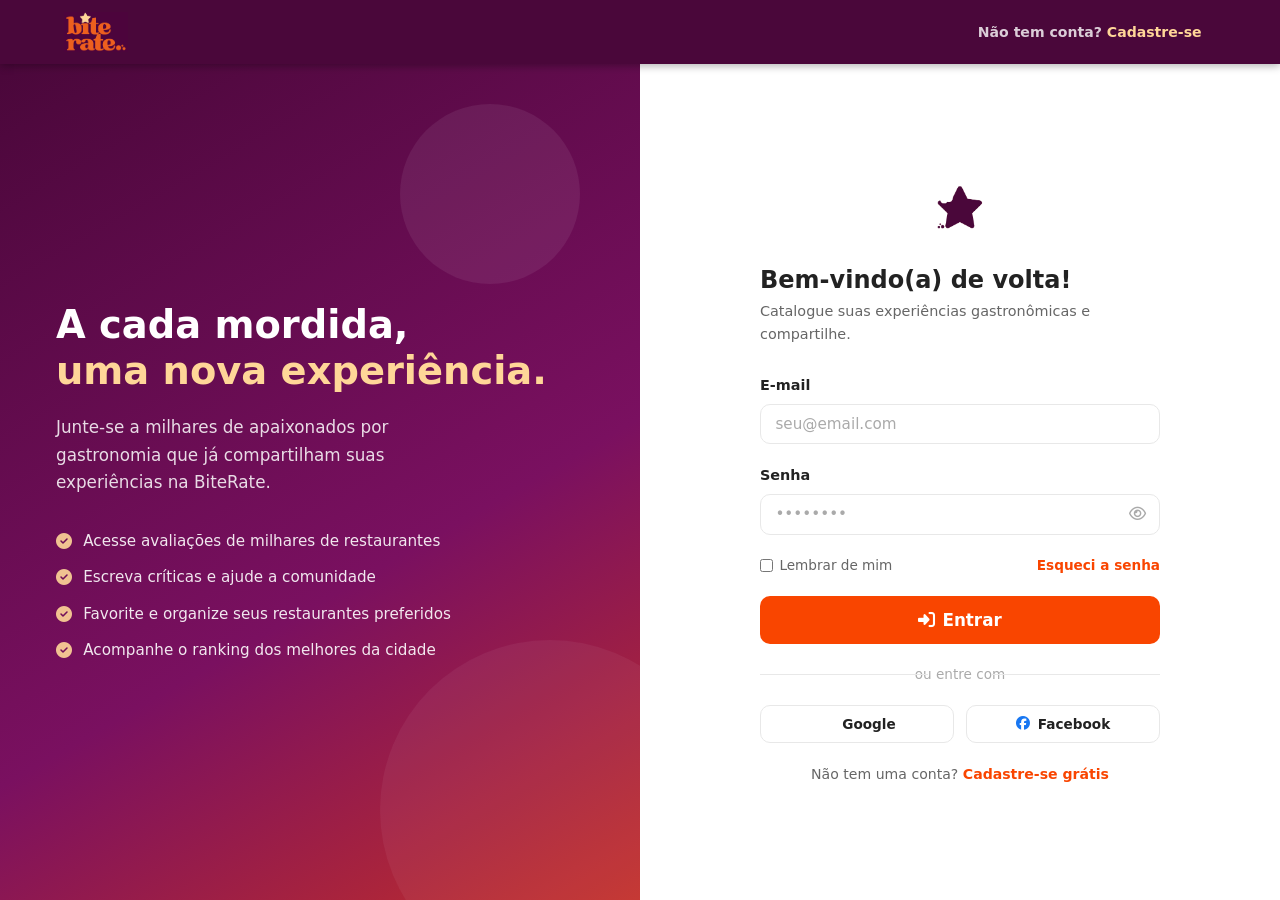
==== commit ab610e6a: "Alterações no HTML" ====
--- a/biterate_frontend/pages/avaliar.html
+++ b/biterate_frontend/pages/avaliar.html
@@ -150,8 +150,7 @@
 <nav class="navbar">
   <div class="navbar-inner">
     <a class="navbar-logo" href="../index.html">
-      <div class="logo-mark">B</div>
-            <span class="logo-text">bite<span>rate</span>.</span>
+      <img src="../img/logo-img.png" alt="BiteRate" style="height:40px;width:auto;display:block;">
     </a>
     <div class="navbar-actions" style="margin-left:auto;">
       <div class="nav-avatar" title="Meu perfil" onclick="window.location.href='perfil.html'">F</div>
@@ -620,4 +619,4 @@
   }
 </script>
 </body>
-</html>
+</html>
